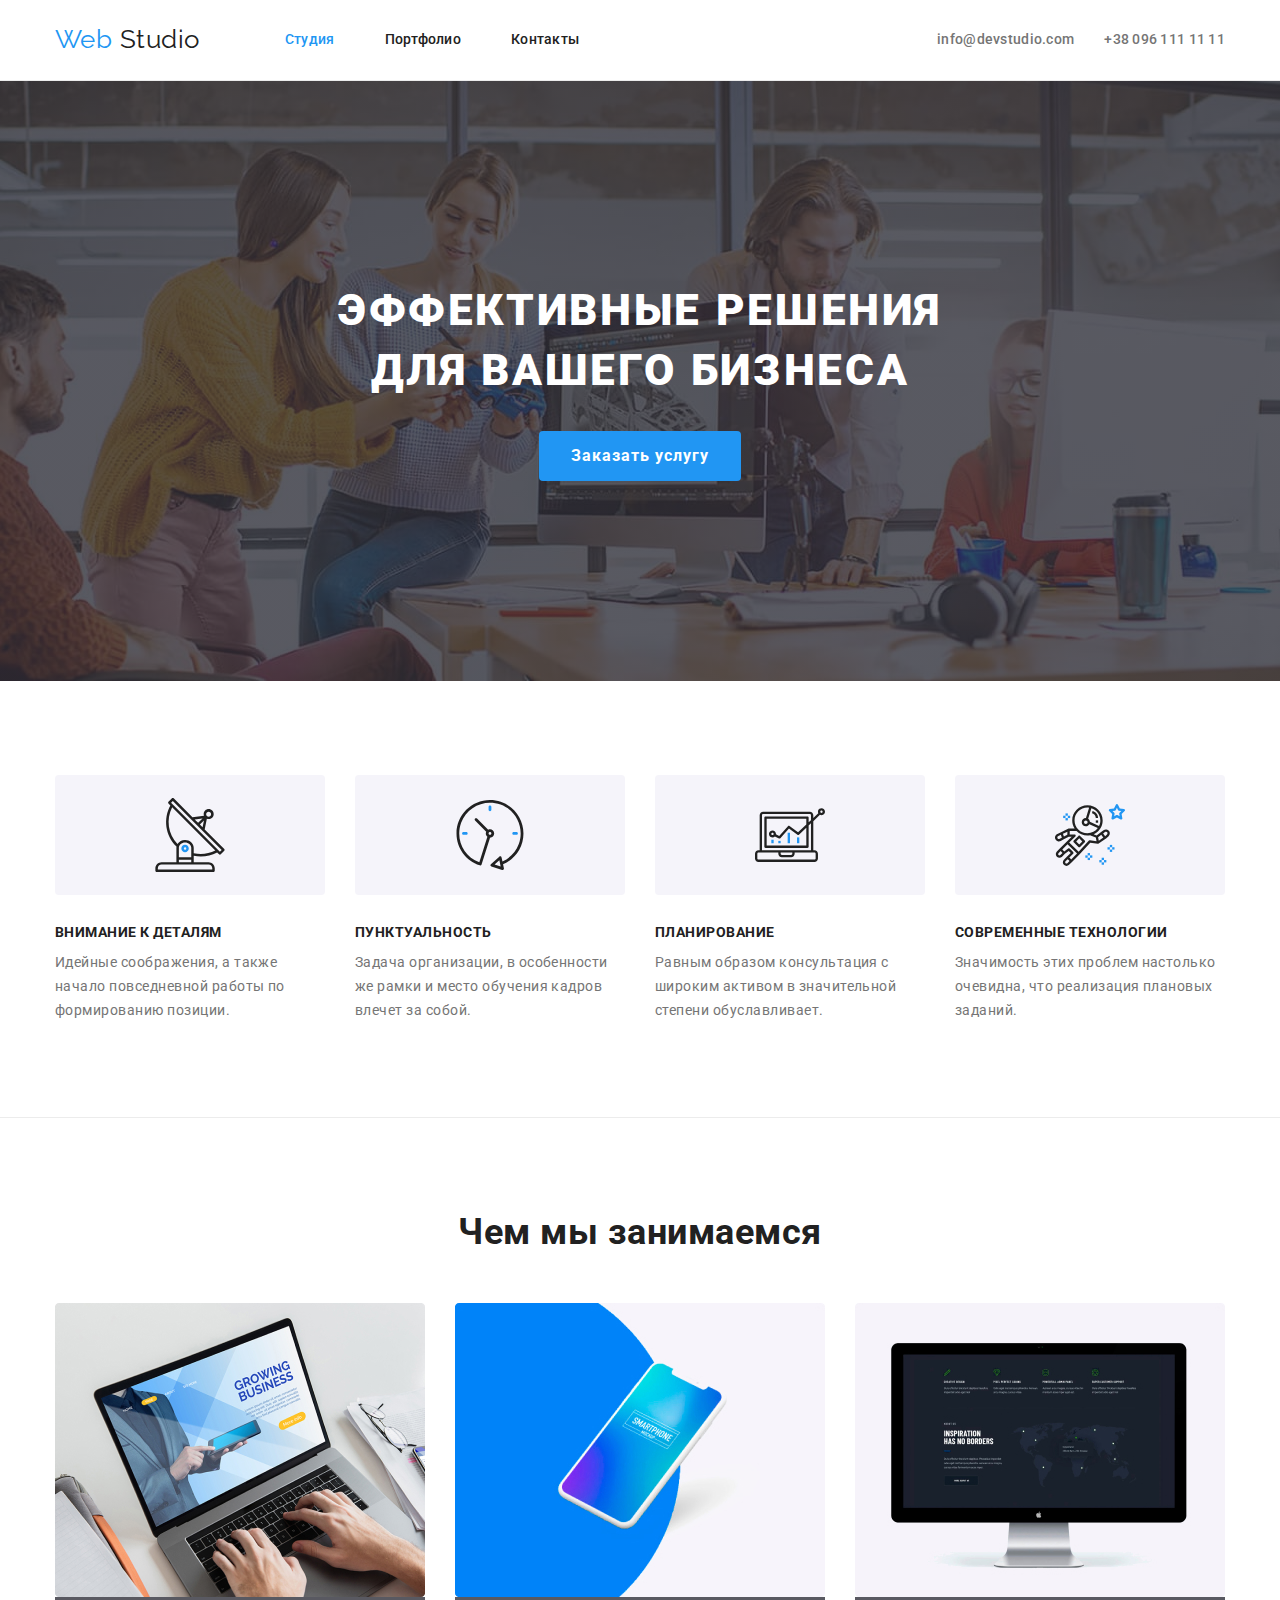
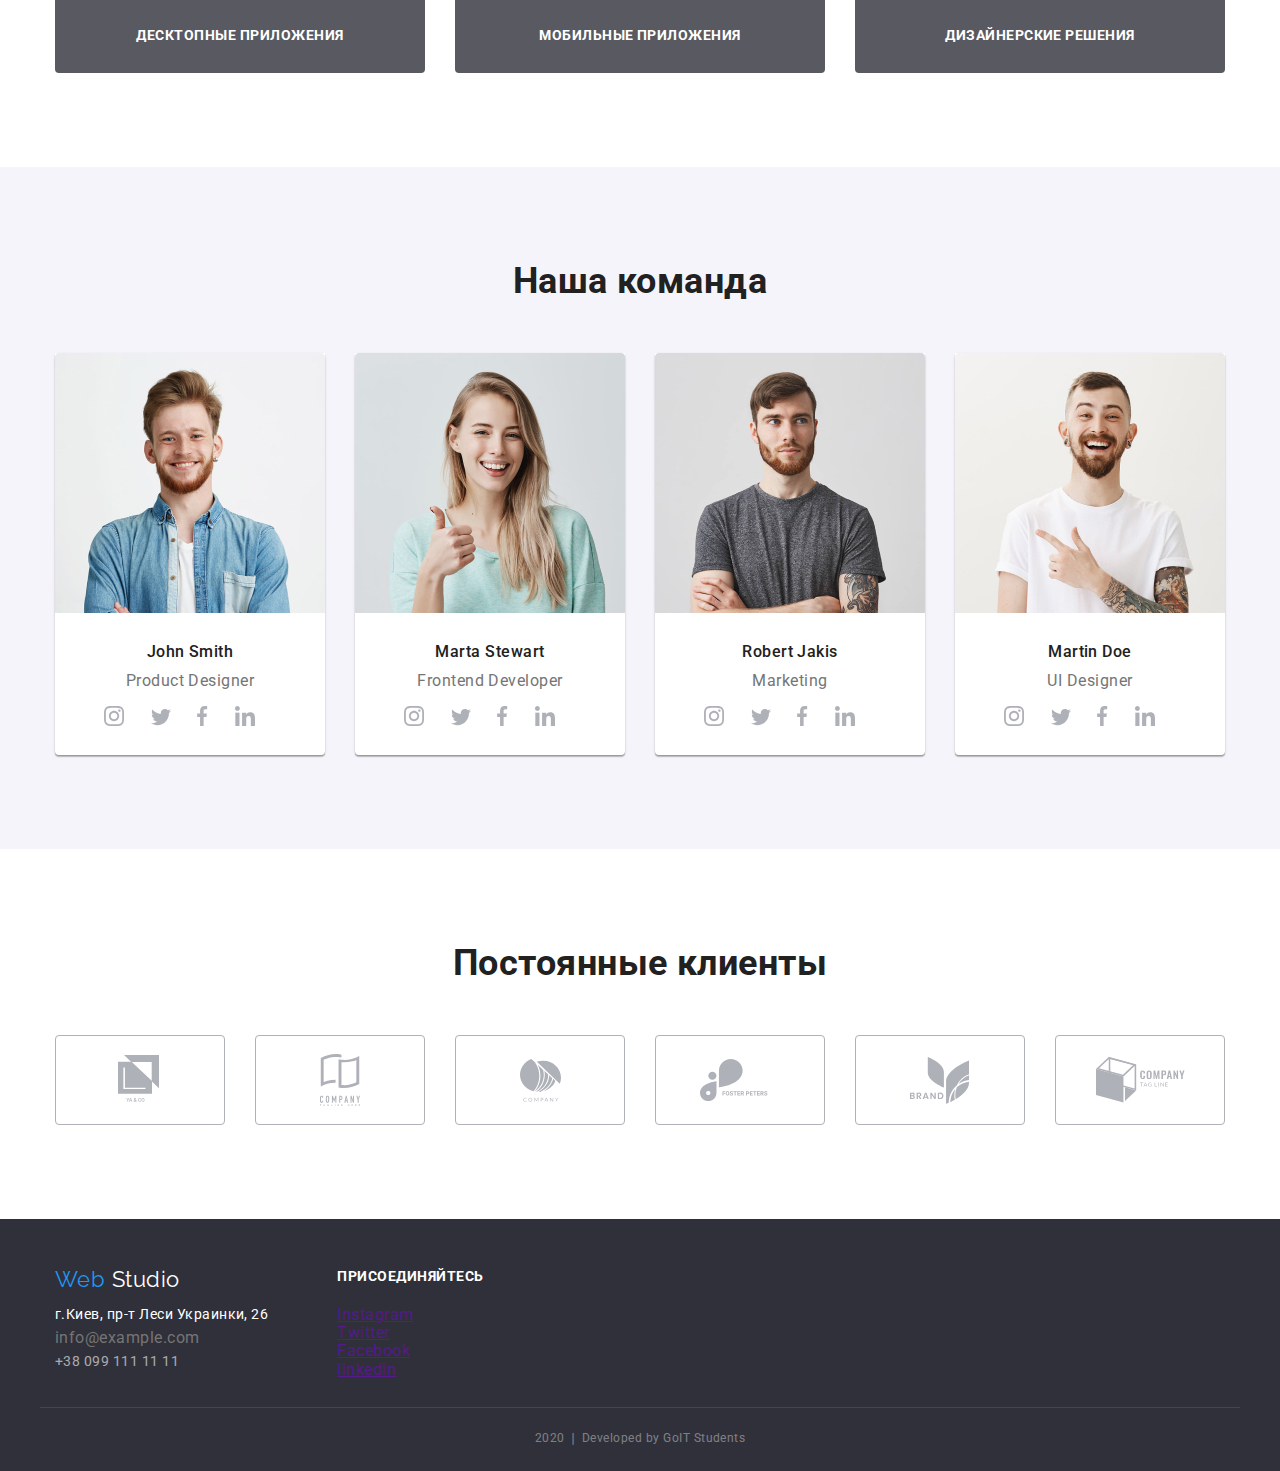
==== index.html @ 83a182b8 "Выполнил: Занятие №7 "Декоративные эффекты и элементы"" ====
<!DOCTYPE html>
<html lang="ru">
  <head>
    <meta charset="UTF-8" />
    <meta name="viewport" content="width=device-width, initial-scale=1.0" />
    <title>Document</title>
    <link
      href="https://fonts.googleapis.com/css2?family=Raleway:wght@700&family=Roboto:wght@400;500;700;900&display=swap"
      rel="stylesheet"
    />
    <link
      rel="stylesheet"
      href="https://cdnjs.cloudflare.com/ajax/libs/modern-normalize/0.6.0/modern-normalize.min.css"
    />
    <link rel="stylesheet" href="./css/styles.css" />
  </head>
  <body>
    <!-- Шапка сайта -->
    <header>
      <nav class="nav border">
        <div class="container main-nav">
          <a href="./index.html" class="logo"
            ><span class="accent">Web</span> Studio</a
          >
          <ul class="site-nav list">
            <li class="item">
              <a href="./index.html" class="link current">Студия</a>
            </li>
            <li class="item">
              <a href="./portfolio.html" class="link">Портфолио</a>
            </li>
            <li class="item"><a href="" class="link">Контакты</a></li>
          </ul>
          <ul class="auth-nav list">
            <li class="item"><a href="" class="link">info@devstudio.com</a></li>
            <li class="item"><a href="" class="link">+38 096 111 11 11</a></li>
          </ul>
        </div>
      </nav>
    </header>
    <main>
      <!-- Герой-->
      <section class="hero">
        <h1 class="hero-title">
          Эффективные решения <br />
          для вашего бизнеса
        </h1>
        <a href="" class="button">Заказать услугу</a>
      </section>
      <!-- Наши преимущества -->
      <section class="section">
        <div class="container">
          <h2 class="section-title visually-hidden">Наши преимущества</h2>
          <ul class="feature-list list">
            <li class="item">
              <h3 class="title">Внимание к деталям</h3>
              <p class="text">
                Идейные соображения, а также начало повседневной работы по
                формированию позиции.
              </p>
            </li>
            <li class="item">
              <h3 class="title">Пунктуальность</h3>
              <p class="text">
                Задача организации, в особенности же рамки и место обучения
                кадров влечет за собой.
              </p>
            </li>
            <li class="item">
              <h3 class="title">Планирование</h3>
              <p class="text">
                Равным образом консультация с широким активом в значительной
                степени обуславливает.
              </p>
            </li>
            <li class="item">
              <h3 class="title">Современные технологии</h3>
              <p class="text">
                Значимость этих проблем настолько очевидна, что реализация
                плановых заданий.
              </p>
            </li>
          </ul>
        </div>
      </section>
      <!-- Специлизация -->
      <section class="section border">
        <div class="container">
          <h2 class="section-title">Чем мы занимаемся</h2>
          <ul class="specialization-list list">
            <li class="item">
              <img
                src="./imeges/img_1.jpg"
                alt="Десктопные приложения"
                width="370"
              />
              <div class="content">
                <h3 class="title">
                  <a href="" class="link">Десктопные приложения</a>
                </h3>
              </div>
            </li>
            <li class="item">
              <img
                src="./imeges/box.jpg"
                alt="Мобильные приложения"
                width="370"
              />
              <div class="content">
                <h3 class="title">
                  <a href="" class="link">Мобильные приложения</a>
                </h3>
              </div>
            </li>
            <li class="item">
              <img
                src="./imeges/img.jpg"
                alt="Дизайнерские решения"
                width="370"
              />
              <div class="content">
                <h3 class="title">
                  <a href="" class="link">Дизайнерские решения</a>
                </h3>
              </div>
            </li>
          </ul>
        </div>
      </section>
      <!-- Наша команда -->
      <section class="section team">
        <div class="container">
          <h2 class="section-title">Наша команда</h2>
          <ul class="team-list list">
            <li class="item">
              <img
                class="team-list photo"
                src="./imeges/john_smith.jpg"
                alt="Дизайнер продуктов"
                width="270"
              />
              <h3 class="title">John Smith</h3>
              <p class="text">Product Designer</p>
              <ul class="team-icon list">
                <li class="icon">
                  <a href=""
                    ><img src="./imeges/instagram.svg" alt="Инстаграм"
                  /></a>
                </li>
                <li class="icon">
                  <a href=""
                    ><img src="./imeges/twitter.svg" alt="Твиттер"
                  /></a>
                </li>
                <li class="icon">
                  <a href=""
                    ><img src="./imeges/facebook.svg" alt="Фейсбук"
                  /></a>
                </li>
                <li class="icon">
                  <a href=""
                    ><img src="./imeges/linkedin.svg" alt="Линкедин"
                  /></a>
                </li>
              </ul>
            </li>
            <li class="item">
              <img
                class="team-list photo"
                src="./imeges/marta_stewart.jpg"
                alt="Фронтенд Разработчик"
                width="270"
              />
              <h3 class="title">Marta Stewart</h3>
              <p class="text">Frontend Developer</p>
              <ul class="team-icon list">
                <li class="icon">
                  <a href=""
                    ><img src="./imeges/instagram.svg" alt="Инстаграм"
                  /></a>
                </li>
                <li class="icon">
                  <a href=""
                    ><img src="./imeges/twitter.svg" alt="Твиттер"
                  /></a>
                </li>
                <li class="icon">
                  <a href=""
                    ><img src="./imeges/facebook.svg" alt="Фейсбук"
                  /></a>
                </li>
                <li class="icon">
                  <a href=""
                    ><img src="./imeges/linkedin.svg" alt="Линкедин"
                  /></a>
                </li>
              </ul>
            </li>
            <li class="item">
              <img
                class="team-list photo"
                src="./imeges/robert_jakis.jpg"
                alt="Маркетинг"
                width="270"
              />
              <h3 class="title">Robert Jakis</h3>
              <p class="text">Marketing</p>
              <ul class="team-icon list">
                <li class="icon">
                  <a href=""
                    ><img src="./imeges/instagram.svg" alt="Инстаграм"
                  /></a>
                </li>
                <li class="icon">
                  <a href=""
                    ><img src="./imeges/twitter.svg" alt="Твиттер"
                  /></a>
                </li>
                <li class="icon">
                  <a href=""
                    ><img src="./imeges/facebook.svg" alt="Фейсбук"
                  /></a>
                </li>
                <li class="icon">
                  <a href=""
                    ><img src="./imeges/linkedin.svg" alt="Линкедин"
                  /></a>
                </li>
              </ul>
            </li>
            <li class="item">
              <img
                class="team-list photo"
                src="./imeges/martin_doe.jpg"
                alt="Дизайнер"
                width="270"
              />
              <h3 class="title">Martin Doe</h3>
              <p class="text">UI Designer</p>
              <ul class="team-icon list">
                <li class="icon">
                  <a href=""
                    ><img src="./imeges/instagram.svg" alt="Инстаграм"
                  /></a>
                </li>
                <li class="icon">
                  <a href=""
                    ><img src="./imeges/twitter.svg" alt="Твиттер"
                  /></a>
                </li>
                <li class="icon">
                  <a href=""
                    ><img src="./imeges/facebook.svg" alt="Фейсбук"
                  /></a>
                </li>
                <li class="icon">
                  <a href=""
                    ><img src="./imeges/linkedin.svg" alt="Линкедин"
                  /></a>
                </li>
              </ul>
            </li>
          </ul>
        </div>
      </section>
      <!-- Постоянные клиенты -->
      <section class="section">
        <div class="container">
          <h2 class="section-title">Постоянные клиенты</h2>
          <ul class="customers-list list">
            <li class="item">
              <a href=""
                ><img src="./imeges/client_1.svg" alt="" width="170"
              /></a>
            </li>
            <li class="item">
              <a href=""
                ><img src="./imeges/client_2.svg" alt="" width="170"
              /></a>
            </li>
            <li class="item">
              <a href=""
                ><img src="./imeges/client_3.svg" alt="" width="170"
              /></a>
            </li>
            <li class="item">
              <a href=""
                ><img src="./imeges/client_4.svg" alt="" width="170"
              /></a>
            </li>
            <li class="item">
              <a href=""
                ><img src="./imeges/client_5.svg" alt="" width="170"
              /></a>
            </li>
            <li class="item">
              <a href=""
                ><img src="./imeges/client_6.svg" alt="" width="170"
              /></a>
            </li>
          </ul>
        </div>
      </section>
    </main>
    <!-- Футер -->
    <footer>
      <div class="page-footer">
        <div>
          <ul class="adress-list list">
            <li>
              <a href="./index.html" class="logo">
                <span class="accent">Web</span> Studio</a
              >
            </li>
            <li class="title">г.Киев, пр-т Леси Украинки, 26</li>
            <li>
              <a href="mailto:info@example.com" class="link"></a>
                info@example.com</a
              >
            </li>
            <li>
              <a href="tel:+380991111111" class="link"> +38 099 111 11 11</a>
            </li>
          </ul>
        </div>
        <div>
          <b class="footer-text">Присоединяйтесь</b>
          <ul class="list">
            <li><a href="" aria-label="Ссылка на instagram">Instagram</a></li>
            <li><a href="" aria-label="Ссылка на Twitter">Twitter</a></li>
            <li><a href="" aria-label="Ссылка на Facebook">Facebook</a></li>
            <li><a href="" aria-label="Ссылка на linkedin">linkedin</a></li>
          </ul>
        </div>
      </div>
      <p class="footer-date container">
        2020 &#10072; Developed by GoIT Students
      </p>
    </footer>
  </body>
</html>
---- css/styles.css ----
/* Цвет основного текста #757575 */
/* Вторичный цвет #212121 */
/* Белый #FFFFFF */
/* Акцент #2196F3 */
/* Цвет футер rgba(255, 255, 255, 0.6) */
/* Цвет футер 2020 rgba(255, 255, 255, 0.4) */
/* Вторичный цвет фона #F5F4FA */

:root {
  --primary-text-color: #757575;
  --title-text-color: #212121;
  --white-color: #ffffff;
  --accent-color: #2196f3;
}

html {
  box-sizing: border-box;
}
*,
*::before,
*::after {
  box-sizing: inherit;
}

body {
  background-color: var(--white-color);
  color: var(--primary-text-color);
  font-family: Roboto, sans-serif;
  letter-spacing: 0.03em;
}

img {
  display: block;
  max-width: 100%;
  height: auto;
}

.container {
  width: 1200px;
  padding-left: 15px;
  padding-right: 15px;
  margin-left: auto;
  margin-right: auto;
}

.list {
  padding: 0;
  margin: 0;
  list-style: none;
}

/* Logo */
.logo {
  color: var(--title-text-color);

  font-family: Raleway, sans-serif;
  font-size: 26px;
  line-height: 1.2;
  text-decoration: none;
}
.accent {
  color: var(--accent-color);
}
/* Main nav */
.main-nav {
  display: flex;
  align-items: center;
}

/* Site-nav */
.site-nav {
  display: flex;
  margin-left: 85px;
}
.site-nav .item + .item {
  margin-left: 50px;
}

.site-nav .link {
  display: block;
  padding-top: 32px;
  padding-bottom: 32px;

  color: var(--title-text-color);

  letter-spacing: 0.02em;
  font-weight: 500;
  font-size: 14px;
  line-height: 1.14;
  text-decoration: none;
}
.site-nav .link:hover,
.site-nav .link:focus {
  color: var(--accent-color);
}
.site-nav .link.current {
  color: var(--accent-color);
}

/* Auth-nav */
.auth-nav {
  display: flex;
  margin-left: auto;
}
.auth-nav .item + .item {
  margin-left: 30px;
}
.auth-nav .link {
  display: block;
  padding-top: 32px;
  padding-bottom: 32px;

  color: var(--primary-text-color);

  letter-spacing: 0.02em;
  font-weight: 500;
  font-size: 14px;
  line-height: 1.14;
  text-decoration: none;
}
.auth-nav .link:hover,
.auth-nav .link:focus {
  color: var(--accent-color);
}
.nav.border {
  border-bottom: 1px solid #ececec;
}

/* Hero */
.hero {
  max-width: 1600px;
  height: 600px;
  margin-left: auto;
  margin-right: auto;
  background-color: rgba(47, 48, 58, 0.8);
  background-image: linear-gradient(
      to right,
      rgba(47, 48, 58, 0.8),
      rgba(47, 48, 58, 0.8)
    ),
    url(../imeges/hero.jpg);
  background-repeat: no-repeat;
  background-position: center;
  background-size: cover;

  text-align: center;

  padding-top: 200px;
  padding-bottom: 200px;
}

.hero-title {
  margin-top: 0;
  margin-bottom: 30px;

  color: var(--white-color);

  font-weight: 900;
  font-size: 44px;
  line-height: 1.36;
  letter-spacing: 0.06em;
  text-transform: uppercase;
}
.button {
  display: inline-block;
  border-radius: 4px;
  padding: 10px 32px;

  background-color: var(--accent-color);
  color: var(--white-color);

  font-family: inherit;
  font-weight: 700;
  font-size: 16px;
  line-height: 1.87;
  align-items: center;
  text-align: center;
  letter-spacing: 0.06em;
  text-decoration: none;
}

/* Section */
.section {
  padding-top: 94px;
  padding-bottom: 94px;
}
.section-title {
  margin-top: 0;
  margin-bottom: 50px;
  color: var(--title-text-color);

  font-weight: 700;
  font-size: 36px;
  line-height: 1.16;
  text-align: center;
}

/* Feature */
.visually-hidden {
  position: absolute;
  width: 1px;
  height: 1px;
  margin: -1px;
  border: 0;
  padding: 0;
  clip: rect(0 0 0 0);
  overflow: hidden;
}
.feature-list .item::before {
  content: "";
  display: block;
  height: 120px;
  background-size: contain;
  background-repeat: no-repeat;
  background-position: center;
  background-color: #f5f4fa;
  margin-bottom: 30px;
  border-radius: 4px;
}
.feature-list .item:nth-child(1)::before {
  background-image: url(../imeges/antenna.svg);
  background-size: 70px;
}
.feature-list .item:nth-child(2)::before {
  background-image: url(../imeges/clock.svg);
  background-size: 70px;
}
.feature-list .item:nth-child(3)::before {
  background-image: url(../imeges/computer.svg);
  background-size: 70px;
}
.feature-list .item:nth-child(4)::before {
  background-image: url(../imeges/technologies.svg);
  background-size: 70px;
}
.feature-list .title {
  margin: 0;
  margin-bottom: 10px;
  color: var(--title-text-color);

  font-weight: 700;
  font-size: 14px;
  line-height: 1.14;
  text-transform: uppercase;
}
.feature-list .text {
  margin: 0;

  font-weight: 400;
  font-size: 14px;
  line-height: 1.71;
}
.feature-list {
  display: flex;
  flex-wrap: nowrap;
}
.feature-list .item {
  width: 270px;
  margin-right: 30px;
  margin-bottom: 0;
}
.feature-list .item:nth-child(4n) {
  margin-right: 0;
}
/* Specialization */
.section.border {
  border-top: 1px solid #ececec;
}
.specialization-list .link {
  color: var(--white-color);

  font-weight: 700;
  font-size: 14px;
  line-height: 1.14;
  text-align: center;
  text-transform: uppercase;
  text-decoration: none;
}
.specialization-list .link:hover,
.specialization-list .link:focus {
  color: var(--accent-color);
}
.specialization-list .title {
  margin: 0;
  padding: 27px;
  text-align: center;

  color: var(--title-text-color);

  background: rgba(47, 48, 58, 0.8);
  border-radius: 0px 0px 4px 4px;
}
.specialization-list {
  display: flex;
  flex-wrap: nowrap;
}
.specialization-list .item {
  width: 370px;
  margin-right: 30px;
  margin-bottom: 0;
}
.specialization-list .item:nth-child(3n) {
  margin-right: 0;
}
/* Team */
.section.team {
  background-color: #f5f4fa;
}
.team-list .photo {
  margin-bottom: 30px;
}
.team-list .title {
  margin-top: 0;
  margin-bottom: 10px;
  color: var(--title-text-color);

  font-weight: 500;
  font-size: 16px;
  line-height: 1.18;
  text-align: center;
}
.team-list .text {
  margin-top: 0;
  margin-bottom: 16px;

  font-weight: 400;
  font-size: 16px;
  line-height: 1.18;
  text-align: center;
}
.team-list {
  display: flex;
  flex-wrap: nowrap;
  text-align: center;
}

.team-list .item {
  width: 270px;
  margin-right: 30px;
  margin-bottom: 0;

  background: #ffffff;
  box-shadow: 0px 2px 1px rgba(0, 0, 0, 0.2), 0px 1px 1px rgba(0, 0, 0, 0.14),
    0px 1px 3px rgba(0, 0, 0, 0.12);
  border-radius: 4px;
}
.team-list .item:nth-child(4n) {
  margin-right: 0;
}
.team-icon {
  margin-left: 32px;
  margin-right: 31px;
}
.team-list .icon {
  display: inline-block;
  margin-right: 22px;
  margin-bottom: 24px;
}
/* customers */
.customers-list {
  display: flex;
  flex-wrap: nowrap;
}
.customers-list .item {
  width: 170px;
  margin-right: 30px;
  margin-bottom: 0;
}
.customers-list .item:nth-child(6n) {
  margin-right: 0;
}

/* footer-adress */
footer {
  background-color: #2f303a;
}
.adress-list {
  margin-right: 69px;
}
.adress-list .logo {
  color: #ffffff;

  font-family: Raleway, sans-serif;
  font-size: 22px;
  line-height: 1.18;

  display: inline-block;
  margin-bottom: 10px;
}
.adress-list .title {
  color: var(--white-color);

  font-weight: 400;
  font-size: 14px;
  line-height: 1.71;
}
.adress-list .link {
  color: rgba(255, 255, 255, 0.6);

  font-weight: 400;
  font-size: 14px;
  line-height: 1.71;
  text-decoration: none;
}
.adress-list .link:hover,
.adress-list .link:focus {
  color: var(--accent-color);
}
/* footer-text */
.footer-text {
  color: var(--white-color);

  font-weight: 700;
  font-size: 14px;
  line-height: 1.14;
  text-transform: uppercase;

  display: inline-block;
  margin-bottom: 21px;
}
/* footer-date */
.footer-date {
  padding-top: 18px;
  padding-bottom: 21px;
  margin: 0 auto;

  color: rgba(255, 255, 255, 0.4);

  font-weight: 400;
  font-size: 12px;
  line-height: 2;
  text-align: center;

  border-top: 1px solid rgba(255, 255, 255, 0.1);
}
.page-footer {
  display: flex;
  flex-wrap: nowrap;
  padding-top: 48px;
  padding-bottom: 28px;
  padding-left: 15px;
  padding-right: 15px;
  width: 1200px;
  margin: 0 auto;
}
/* Портфолио */

/* Фильтр */
.filter-list .link {
  display: inline-block;
  border-radius: 4px;
  padding: 6px 22px;
  min-width: 73px;

  background-color: #f5f4fa;
  color: var(--title-text-color);
  border-color: transparent;

  font-family: inherit;
  font-weight: 500;
  font-size: 16px;
  line-height: 1.63;
  text-align: center;
}
.filter-list .link:hover,
.filter-list .link:focus {
  background-color: var(--accent-color);
  color: var(--white-color);
}
.filter-list {
  display: flex;
  flex-wrap: nowrap;
  justify-content: center;
  margin-bottom: 50px;
}
.filter-list .item {
  align-items: center;
  margin-right: 8px;
}
/* Портфолио */
.portfolio-list {
  display: flex;
  flex-wrap: wrap;
}
.portfolio-list .photo {
}
.portfolio-list .title {
  color: var(--title-text-color);

  font-weight: 700;
  font-size: 18px;
  line-height: 2;
  letter-spacing: 0.06em;

  margin: 0;
  margin-bottom: 4px;
}
.portfolio-list .subtitle {
  margin: 0;

  color: var(--primary-text-color);

  font-weight: 400;
  font-size: 16px;
  line-height: 1.87;
}
.portfolio-list .link {
  text-decoration: none;
}
.portfolio-list .text {
  color: var(--accent-color);

  font-weight: 400;
  font-size: 18px;
  line-height: 1.56;
  display: none;
}
.portfolio-list .item {
  width: 370px;
  margin-right: 30px;
  margin-bottom: 30px;
}
.portfolio-list .content {
  margin: 0;

  padding-left: 24px;
  padding-right: 24px;
  padding-top: 20px;
  padding-bottom: 20px;

  background: #ffffff;

  border: 1px solid #eeeeee;
  border-top-width: 0;
  box-sizing: border-box;
  border-bottom-right-radius: 5px;
  border-bottom-left-radius: 5px;
}
.portfolio-list .item:nth-child(3n) {
  margin-right: 0;
}
.portfolio-list .item:nth-last-child(-n + 3) {
  margin-bottom: 0;
}
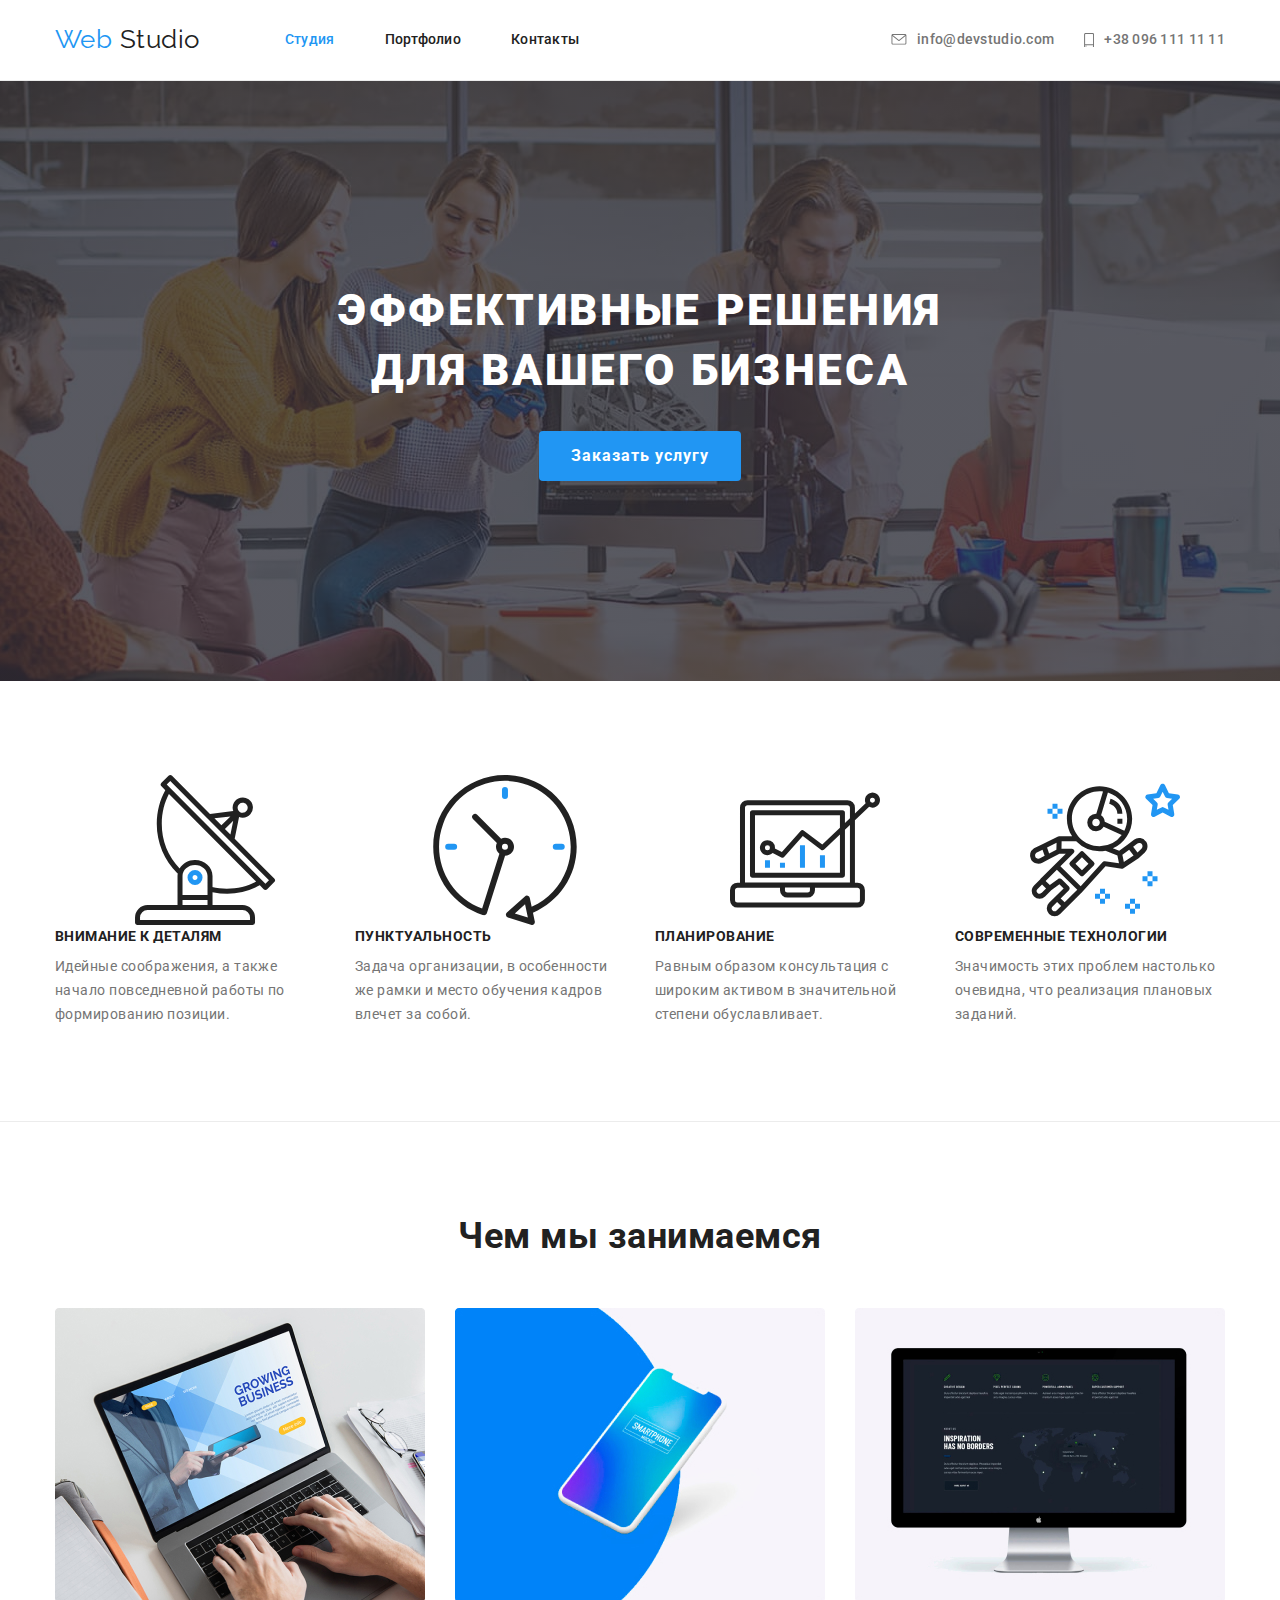
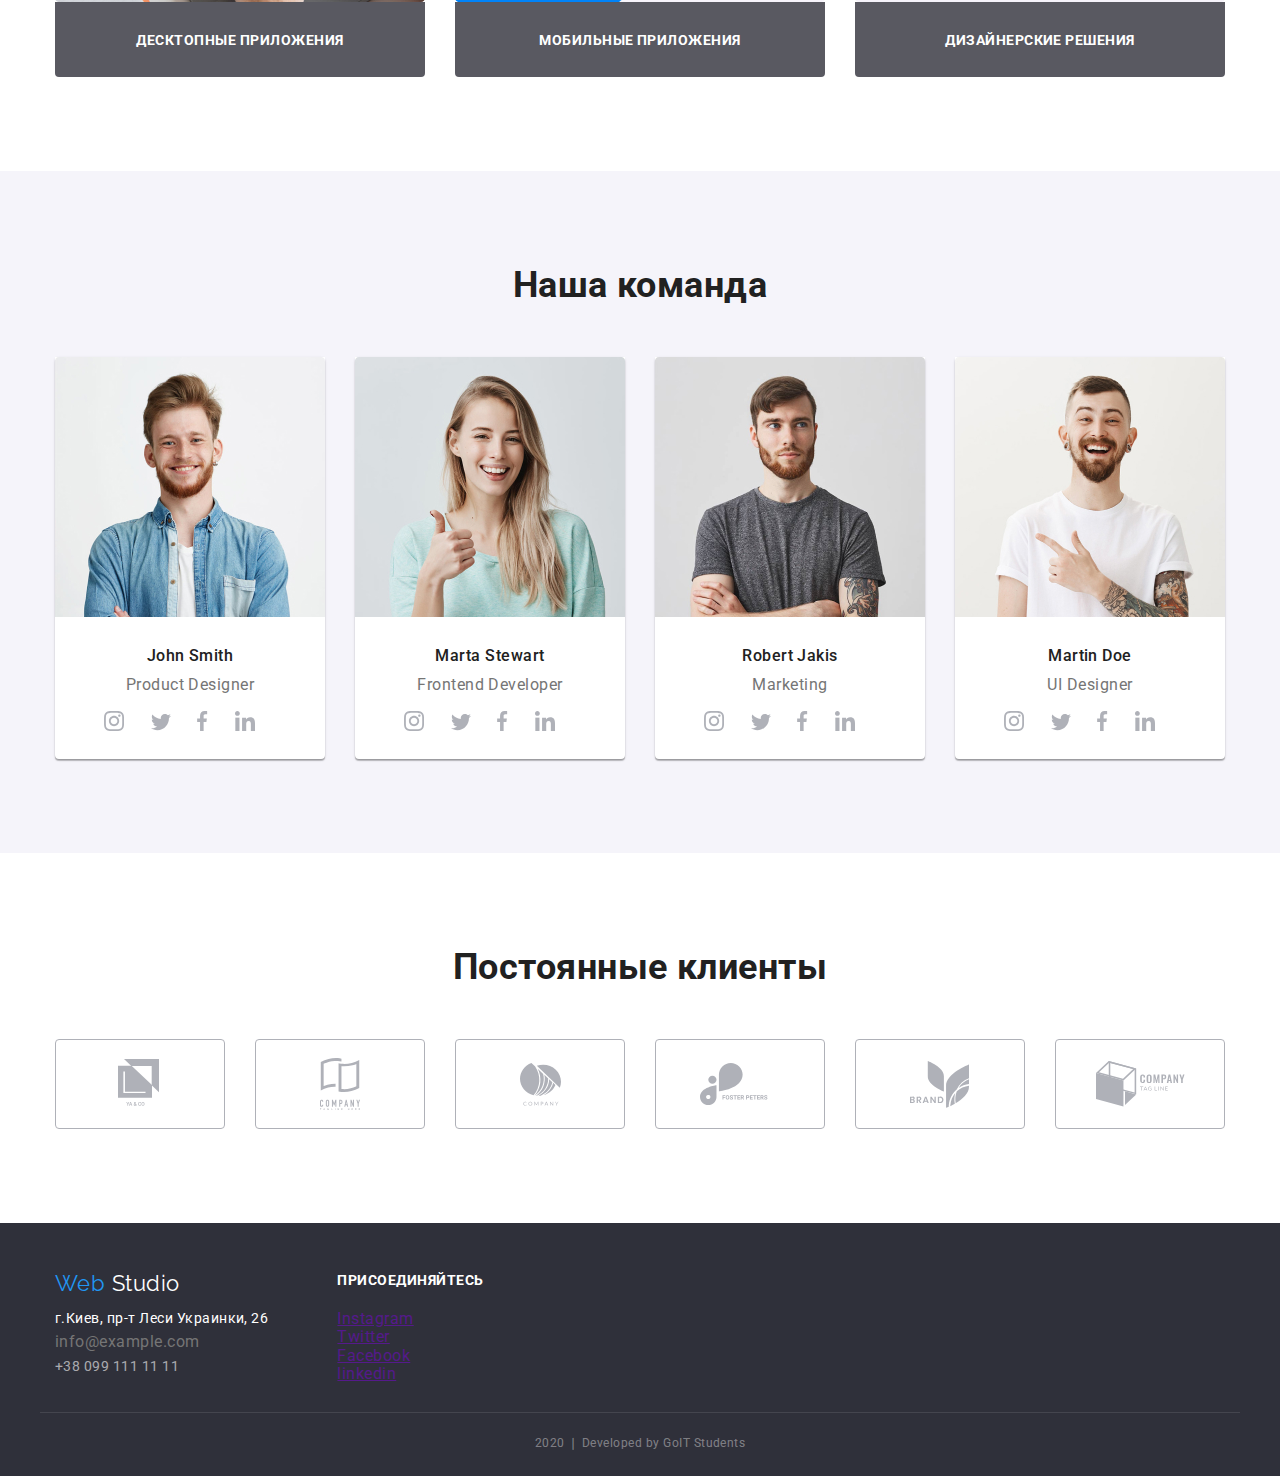
==== commit 8154cd36: "Сделал srite.svg" ====
--- a/index.html
+++ b/index.html
@@ -32,8 +32,14 @@
             <li class="item"><a href="" class="link">Контакты</a></li>
           </ul>
           <ul class="auth-nav list">
-            <li class="item"><a href="" class="link">info@devstudio.com</a></li>
-            <li class="item"><a href="" class="link">+38 096 111 11 11</a></li>
+            <li class="item">
+              
+              <a href="" class="link"><svg class="icon-envelope" width="16px" height="11.2px">
+                <use href="./imeges/sprite.svg#envelope"></use>
+              </svg>info@devstudio.com</a></li>
+            <li class="item"><a href="" class="link"><svg class="icon-envelope" width="10px" height="14.94px">
+              <use href="./imeges/sprite.svg#smartphone"></use>
+            </svg>+38 096 111 11 11</a></li>
           </ul>
         </div>
       </nav>
@@ -53,6 +59,9 @@
           <h2 class="section-title visually-hidden">Наши преимущества</h2>
           <ul class="feature-list list">
             <li class="item">
+            <svg>
+              <use href="./imeges/sprite.svg#antenna"></use>
+            </svg>
               <h3 class="title">Внимание к деталям</h3>
               <p class="text">
                 Идейные соображения, а также начало повседневной работы по
@@ -60,6 +69,9 @@
               </p>
             </li>
             <li class="item">
+              <svg>
+                <use href="./imeges/sprite.svg#clock"></use>
+              </svg>
               <h3 class="title">Пунктуальность</h3>
               <p class="text">
                 Задача организации, в особенности же рамки и место обучения
@@ -67,6 +79,9 @@
               </p>
             </li>
             <li class="item">
+              <svg>
+                <use href="./imeges/sprite.svg#diagram"></use>
+              </svg>
               <h3 class="title">Планирование</h3>
               <p class="text">
                 Равным образом консультация с широким активом в значительной
@@ -74,6 +89,9 @@
               </p>
             </li>
             <li class="item">
+              <svg>
+                <use href="./imeges/sprite.svg#astronaut"></use>
+              </svg>
               <h3 class="title">Современные технологии</h3>
               <p class="text">
                 Значимость этих проблем настолько очевидна, что реализация
--- a/css/styles.css
+++ b/css/styles.css
@@ -98,6 +98,10 @@
 }
 
 /* Auth-nav */
+.icon-envelope {
+  margin-right: 10px;
+}
+
 .auth-nav {
   display: flex;
   margin-left: auto;
@@ -106,7 +110,8 @@
   margin-left: 30px;
 }
 .auth-nav .link {
-  display: block;
+  display: inline-flex;
+  align-items: center;
   padding-top: 32px;
   padding-bottom: 32px;
 
@@ -206,7 +211,7 @@
   clip: rect(0 0 0 0);
   overflow: hidden;
 }
-.feature-list .item::before {
+/* .feature-list .item::before {
   content: "";
   display: block;
   height: 120px;
@@ -232,7 +237,7 @@
 .feature-list .item:nth-child(4)::before {
   background-image: url(../imeges/technologies.svg);
   background-size: 70px;
-}
+} */
 .feature-list .title {
   margin: 0;
   margin-bottom: 10px;
@@ -259,9 +264,9 @@
   margin-right: 30px;
   margin-bottom: 0;
 }
-.feature-list .item:nth-child(4n) {
+/* .feature-list .item:nth-child(4n) {
   margin-right: 0;
-}
+} */
 /* Specialization */
 .section.border {
   border-top: 1px solid #ececec;
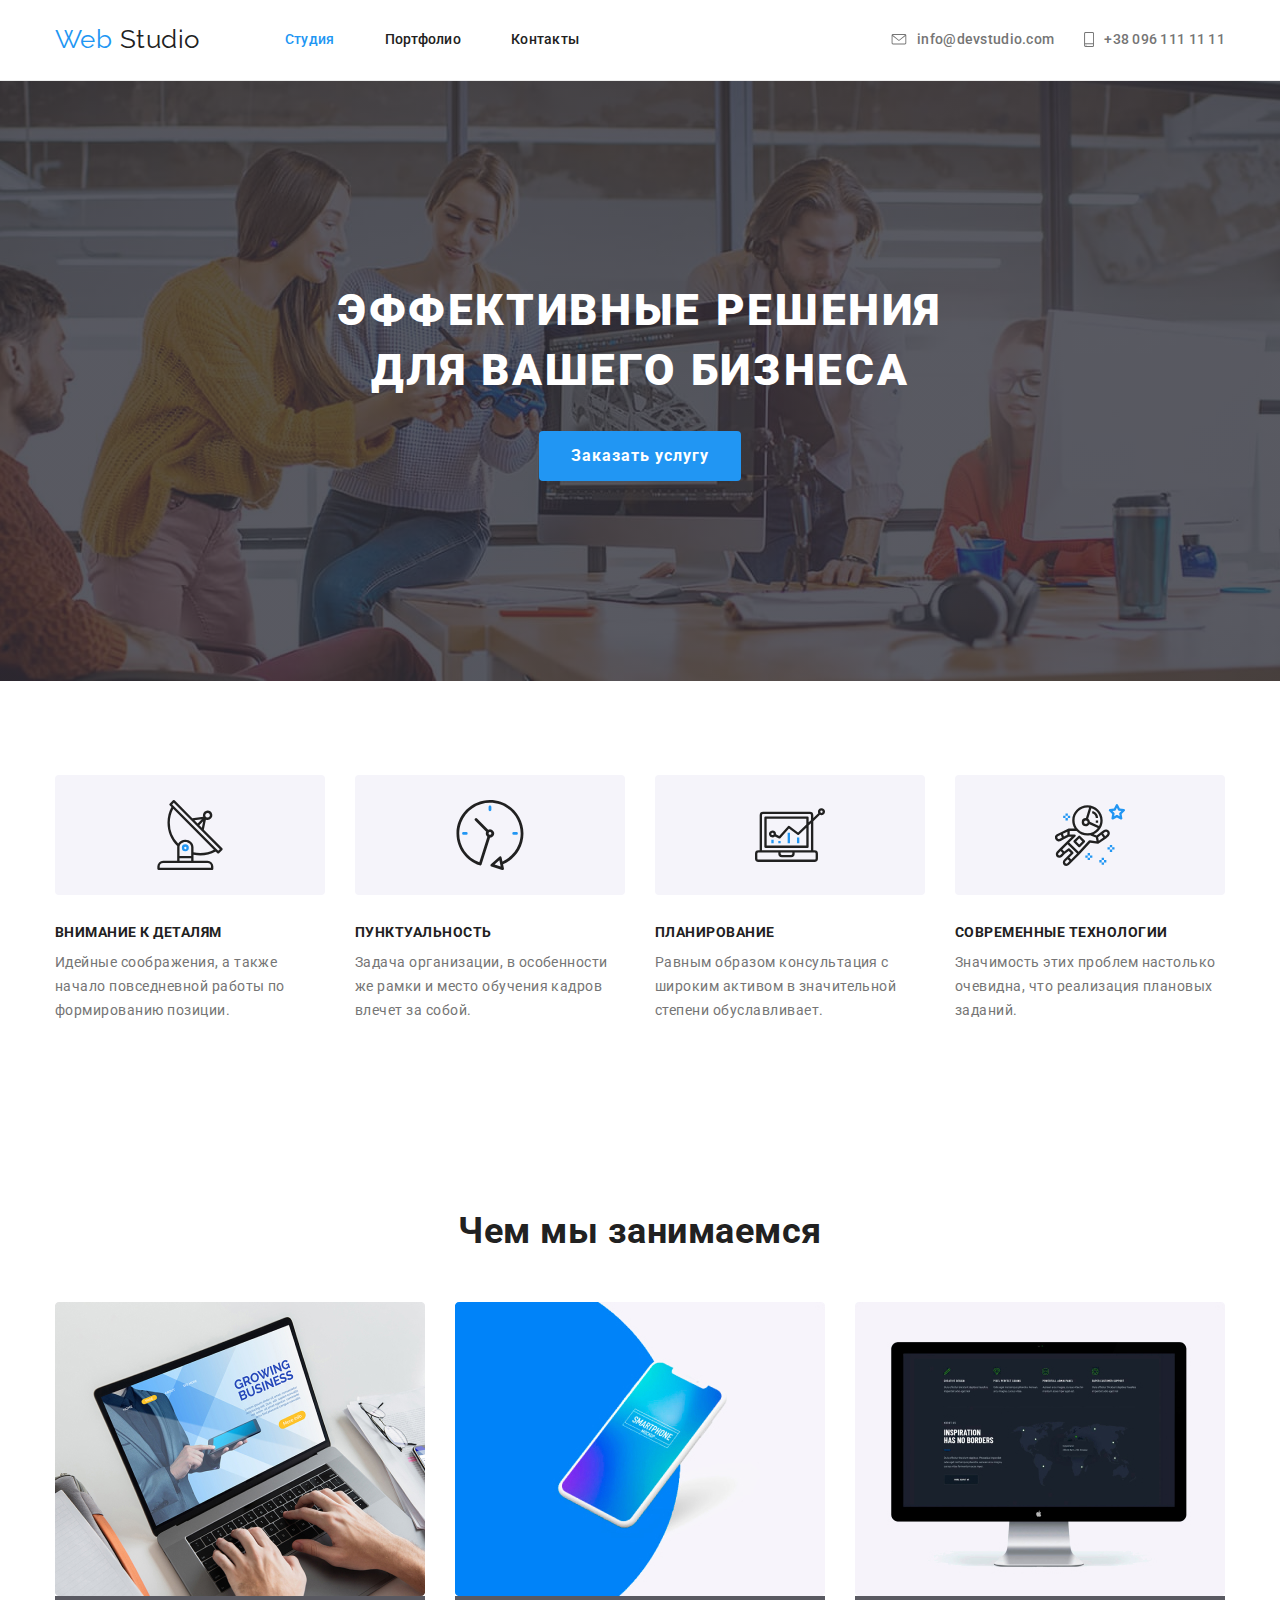
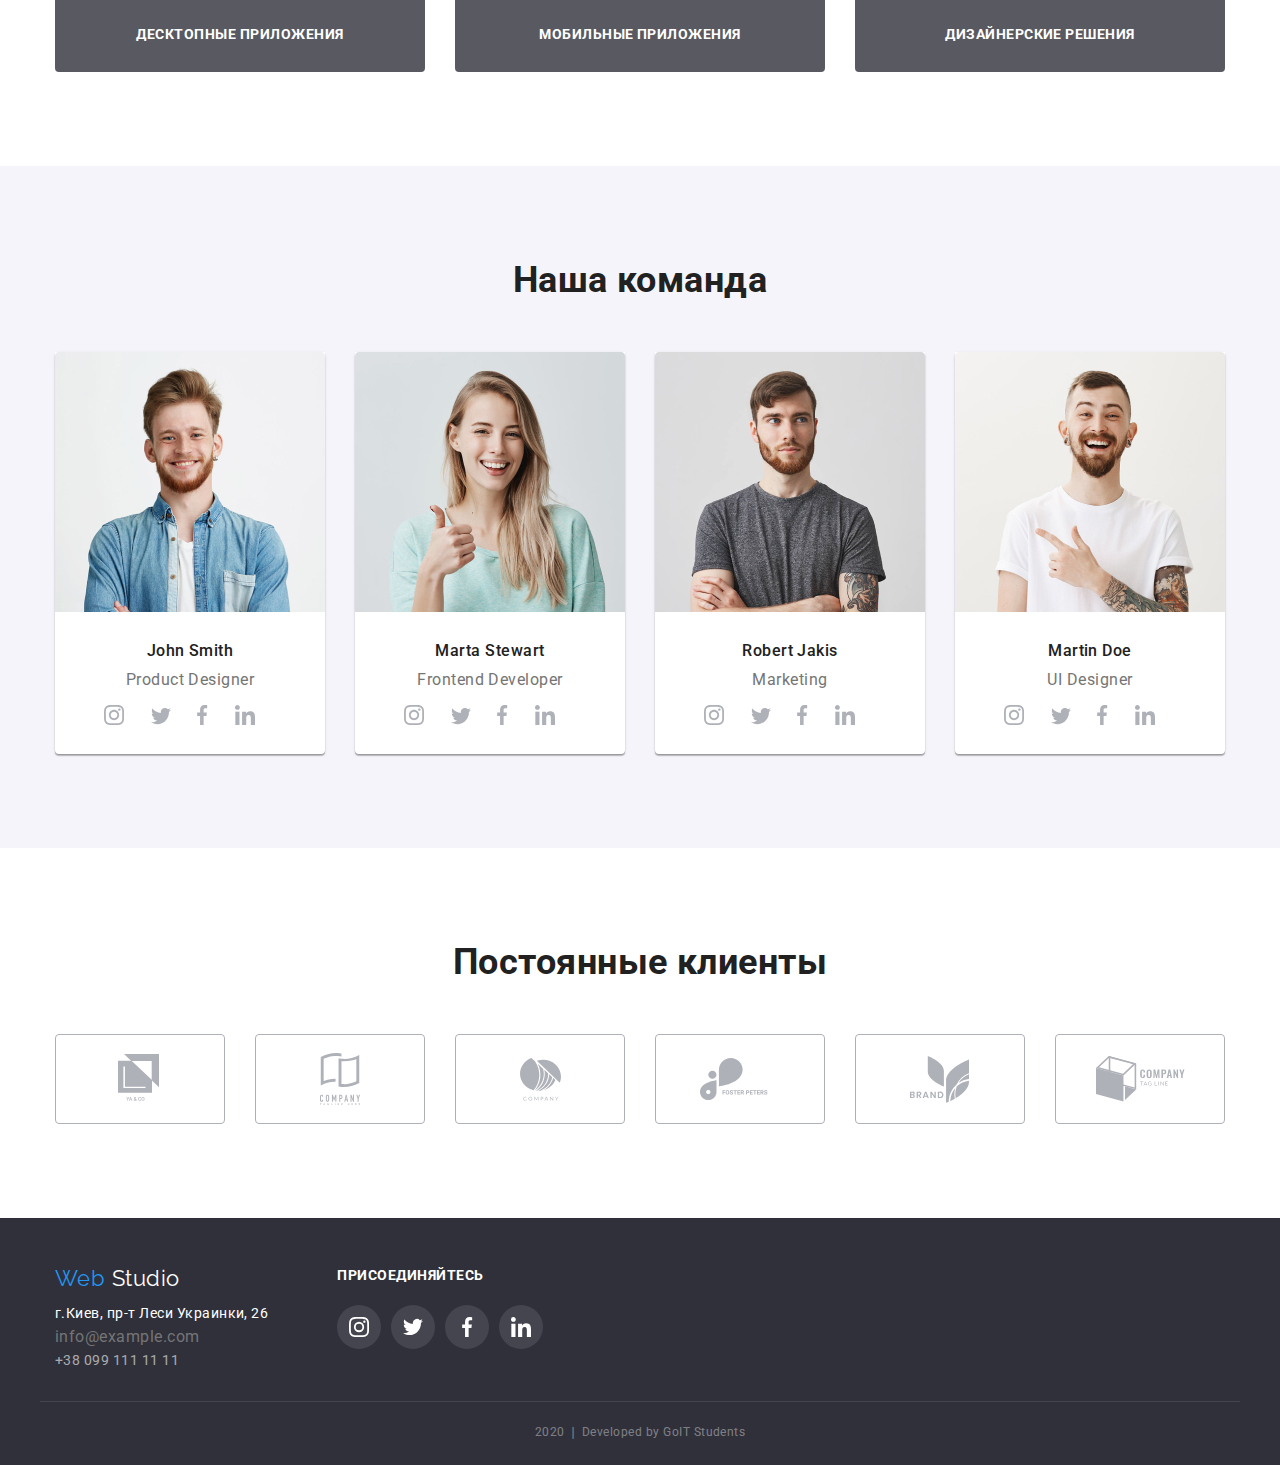
==== commit 7bf49016: "Домашнее задание №4 (85%)" ====
--- a/index.html
+++ b/index.html
@@ -33,11 +33,11 @@
           </ul>
           <ul class="auth-nav list">
             <li class="item">
-              
-              <a href="" class="link"><svg class="icon-envelope" width="16px" height="11.2px">
+              <a href="" class="link">
+                <svg class="icon-header" width="16px" height="11px">
                 <use href="./imeges/sprite.svg#envelope"></use>
               </svg>info@devstudio.com</a></li>
-            <li class="item"><a href="" class="link"><svg class="icon-envelope" width="10px" height="14.94px">
+            <li class="item"><a href="" class="link"><svg class="icon-header" width="10px" height="15px">
               <use href="./imeges/sprite.svg#smartphone"></use>
             </svg>+38 096 111 11 11</a></li>
           </ul>
@@ -59,9 +59,10 @@
           <h2 class="section-title visually-hidden">Наши преимущества</h2>
           <ul class="feature-list list">
             <li class="item">
-            <svg>
+              <div class="feature-box">
+            <svg class="icon">
               <use href="./imeges/sprite.svg#antenna"></use>
-            </svg>
+            </svg></div>
               <h3 class="title">Внимание к деталям</h3>
               <p class="text">
                 Идейные соображения, а также начало повседневной работы по
@@ -69,9 +70,11 @@
               </p>
             </li>
             <li class="item">
-              <svg>
+              <div class="feature-box">
+              <svg class="icon">
                 <use href="./imeges/sprite.svg#clock"></use>
               </svg>
+              </div>
               <h3 class="title">Пунктуальность</h3>
               <p class="text">
                 Задача организации, в особенности же рамки и место обучения
@@ -79,9 +82,11 @@
               </p>
             </li>
             <li class="item">
-              <svg>
+              <div class="feature-box">
+              <svg class="icon">
                 <use href="./imeges/sprite.svg#diagram"></use>
               </svg>
+              </div>
               <h3 class="title">Планирование</h3>
               <p class="text">
                 Равным образом консультация с широким активом в значительной
@@ -89,9 +94,11 @@
               </p>
             </li>
             <li class="item">
-              <svg>
+              <div class="feature-box">
+              <svg class="icon">
                 <use href="./imeges/sprite.svg#astronaut"></use>
               </svg>
+              </div>
               <h3 class="title">Современные технологии</h3>
               <p class="text">
                 Значимость этих проблем настолько очевидна, что реализация
@@ -341,13 +348,29 @@
             </li>
           </ul>
         </div>
-        <div>
+        <div class="footer-link">
           <b class="footer-text">Присоединяйтесь</b>
           <ul class="list">
-            <li><a href="" aria-label="Ссылка на instagram">Instagram</a></li>
-            <li><a href="" aria-label="Ссылка на Twitter">Twitter</a></li>
-            <li><a href="" aria-label="Ссылка на Facebook">Facebook</a></li>
-            <li><a href="" aria-label="Ссылка на linkedin">linkedin</a></li>
+            <li>
+              <a href="" aria-label="Ссылка на instagram" class="icon-footer"><svg width="20" height="20px">
+                  <use href="./imeges/sprite.svg#instagram"></use>
+                </svg></a>
+            </li>
+            <li>
+              <a href="" aria-label="Ссылка на Twitter" class="icon-footer"><svg width="20" height="20px">
+                  <use href="./imeges/sprite.svg#twitter"></use>
+                </svg></a>
+            </li>
+            <li>
+              <a href="" aria-label="Ссылка на Facebook" class="icon-footer"><svg width="20" height="20px">
+                  <use href="./imeges/sprite.svg#facebook"></use>
+                </svg></a>
+            </li>
+            <li>
+              <a href="" aria-label="Ссылка на linkedin" class="icon-footer"><svg width="20" height="20px">
+                  <use href="./imeges/sprite.svg#linkedin"></use>
+                </svg></a>
+            </li>
           </ul>
         </div>
       </div>
--- a/css/styles.css
+++ b/css/styles.css
@@ -98,8 +98,9 @@
 }
 
 /* Auth-nav */
-.icon-envelope {
+.icon-header {
   margin-right: 10px;
+  fill: currentColor;
 }
 
 .auth-nav {
@@ -211,33 +212,20 @@
   clip: rect(0 0 0 0);
   overflow: hidden;
 }
-/* .feature-list .item::before {
-  content: "";
-  display: block;
+.feature-box {
+  display: flex;
+  justify-content: center;
+  align-items: center;
+  width: 270px;
   height: 120px;
-  background-size: contain;
-  background-repeat: no-repeat;
-  background-position: center;
+  border-radius: 4px;
   background-color: #f5f4fa;
   margin-bottom: 30px;
-  border-radius: 4px;
-}
-.feature-list .item:nth-child(1)::before {
-  background-image: url(../imeges/antenna.svg);
-  background-size: 70px;
-}
-.feature-list .item:nth-child(2)::before {
-  background-image: url(../imeges/clock.svg);
-  background-size: 70px;
-}
-.feature-list .item:nth-child(3)::before {
-  background-image: url(../imeges/computer.svg);
-  background-size: 70px;
-}
-.feature-list .item:nth-child(4)::before {
-  background-image: url(../imeges/technologies.svg);
-  background-size: 70px;
-} */
+}
+.feature-box .icon {
+  width: 70px;
+  height: 70px;
+}
 .feature-list .title {
   margin: 0;
   margin-bottom: 10px;
@@ -264,13 +252,8 @@
   margin-right: 30px;
   margin-bottom: 0;
 }
-/* .feature-list .item:nth-child(4n) {
-  margin-right: 0;
-} */
 /* Specialization */
-.section.border {
-  border-top: 1px solid #ececec;
-}
+
 .specialization-list .link {
   color: var(--white-color);
 
@@ -448,6 +431,25 @@
   width: 1200px;
   margin: 0 auto;
 }
+.footer-link .list {
+  display: flex;
+  justify-content: space-evenly;
+}
+.icon-footer {
+  display: flex;
+  justify-content: center;
+  align-items: center;
+  width: 44px;
+  height: 44px;
+  border-radius: 50%;
+  fill: var(--white-color);
+  background: rgba(255, 255, 255, 0.1);
+  margin-right: 10px;
+}
+.icon-footer:hover {
+  background-color: var(--accent-color);
+}
+
 /* Портфолио */
 
 /* Фильтр */
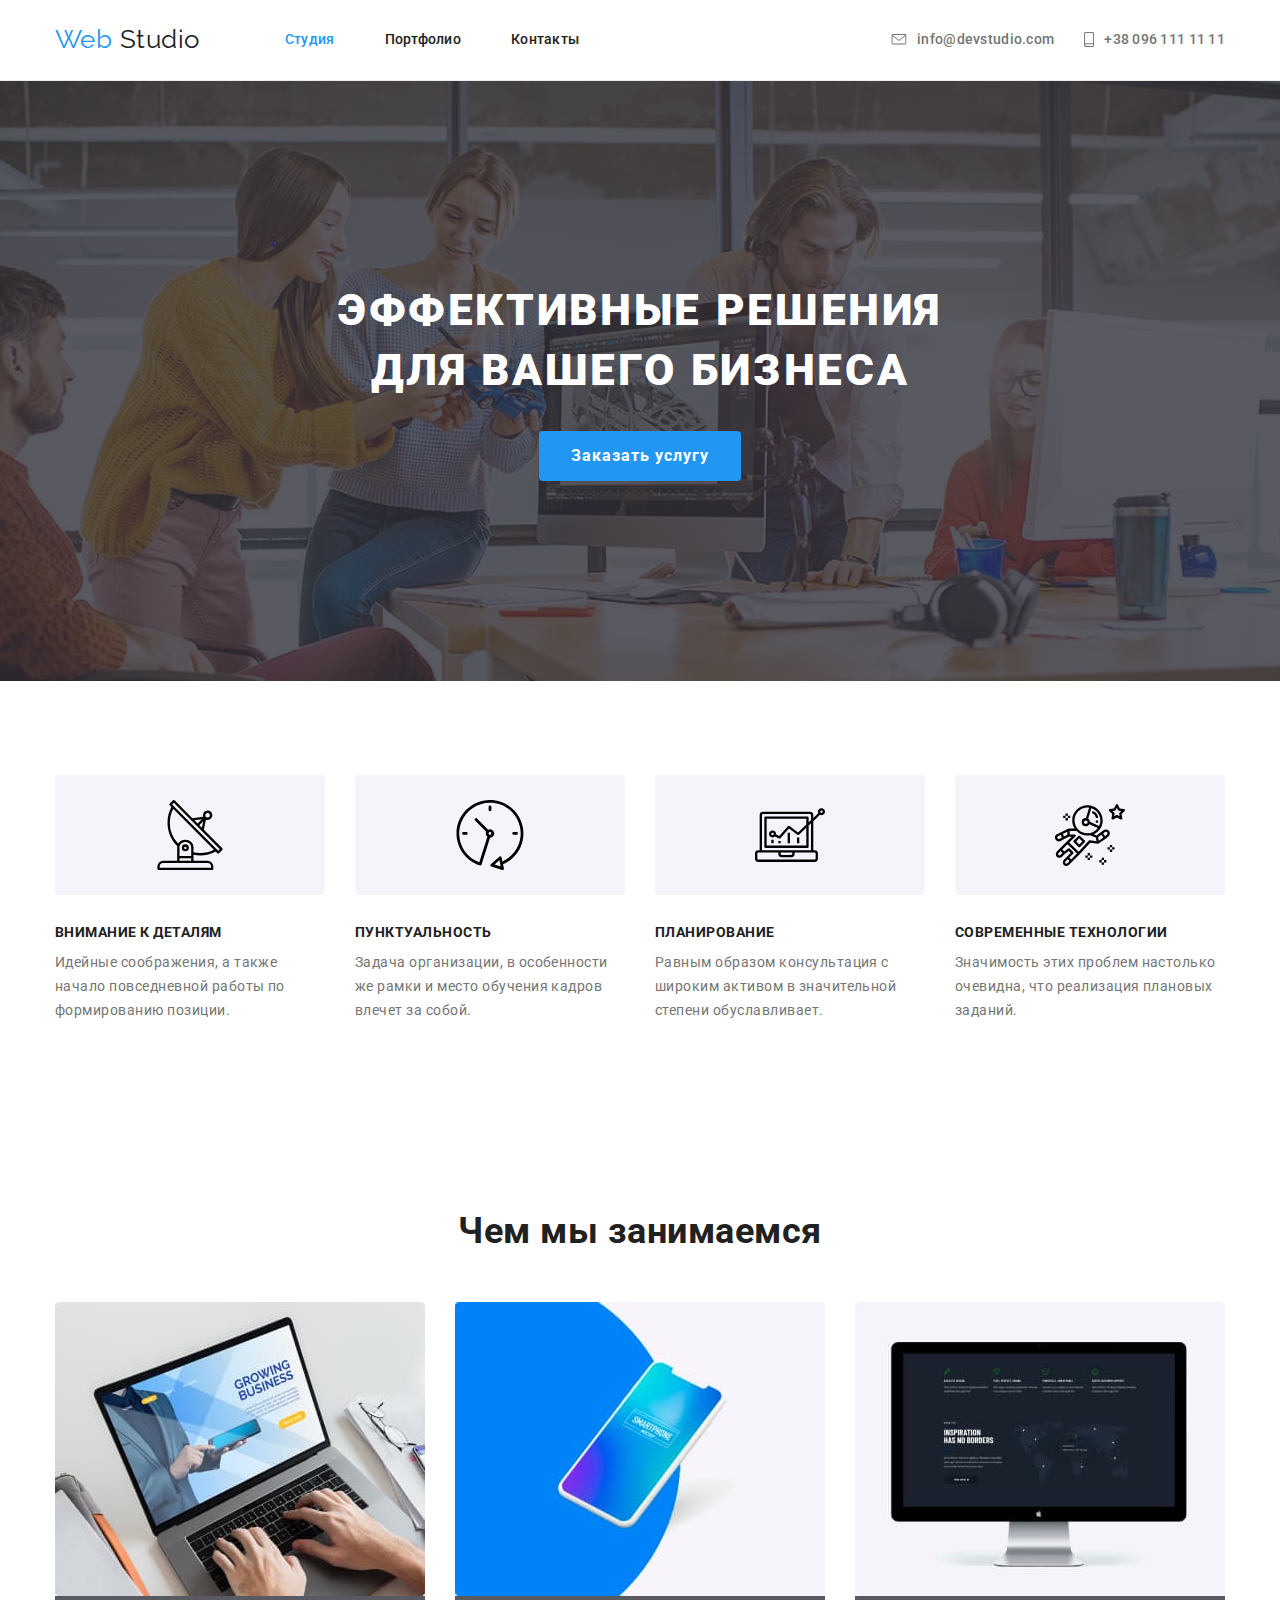
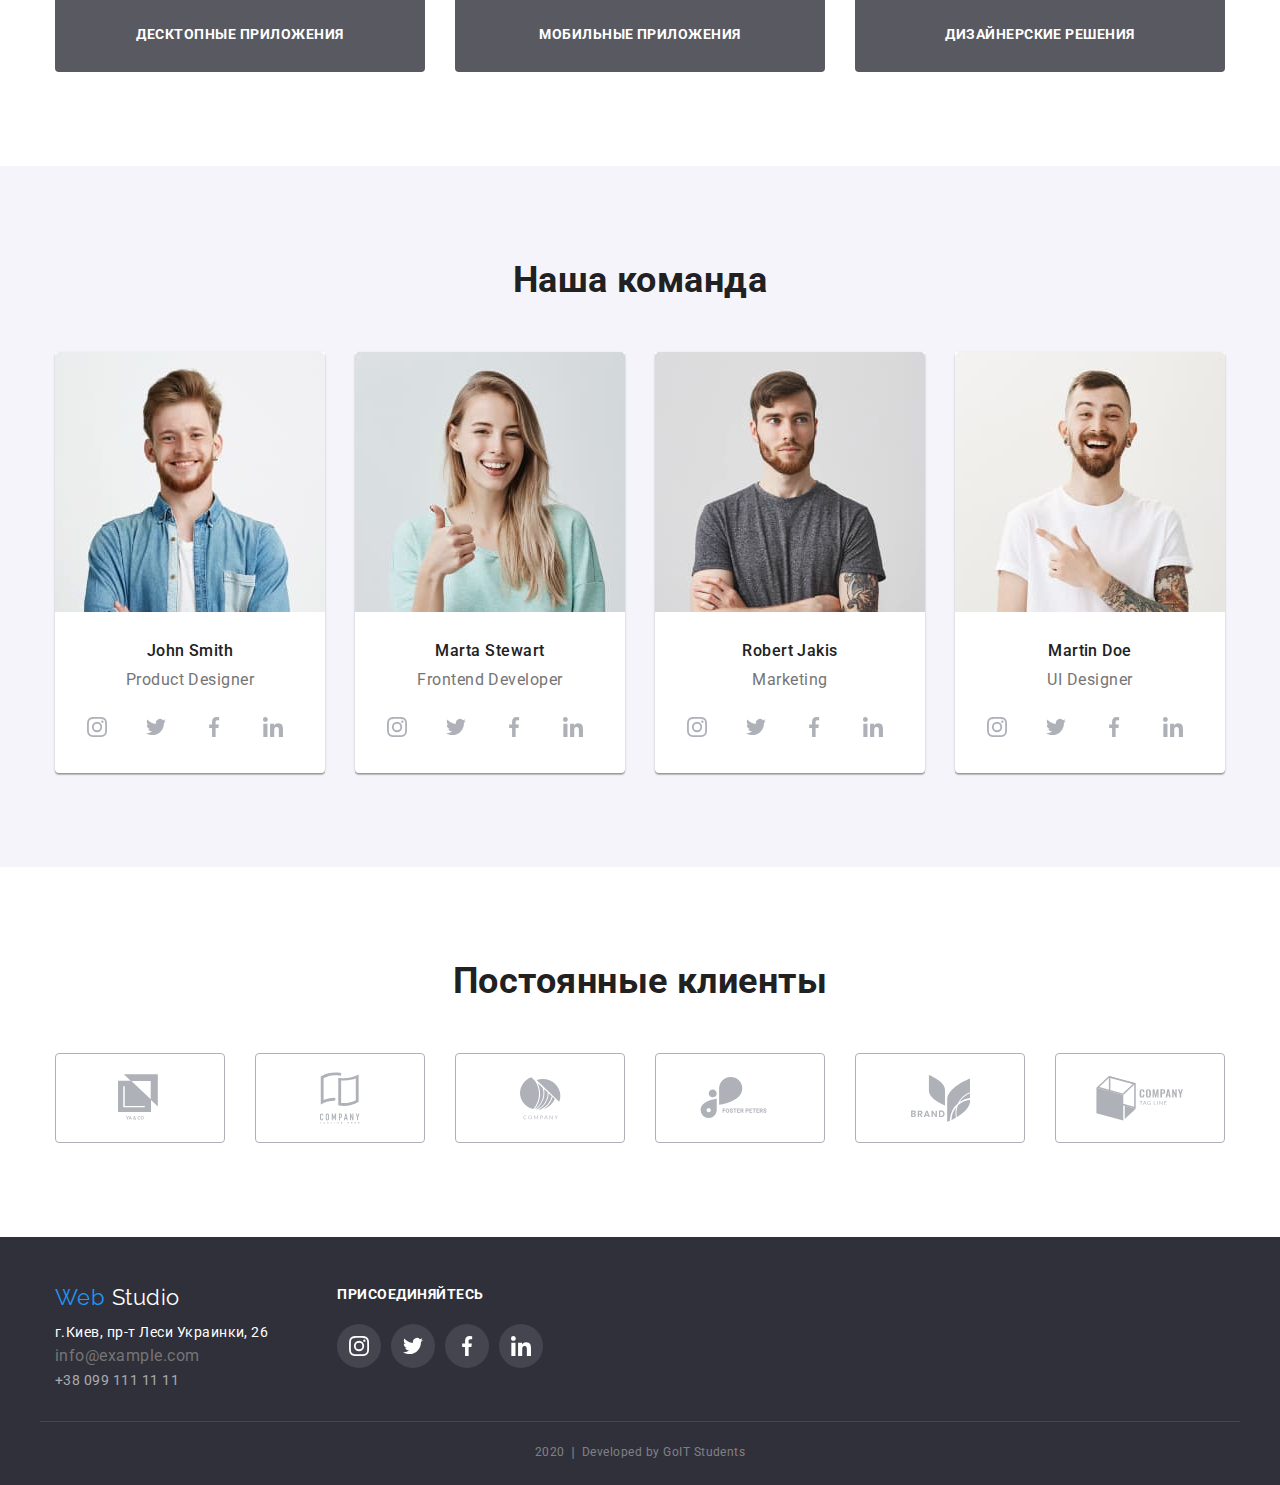
==== commit ad6f2747: "Домашнее задание №4" ====
--- a/index.html
+++ b/index.html
@@ -167,25 +167,25 @@
               <h3 class="title">John Smith</h3>
               <p class="text">Product Designer</p>
               <ul class="team-icon list">
-                <li class="icon">
-                  <a href=""
-                    ><img src="./imeges/instagram.svg" alt="Инстаграм"
-                  /></a>
-                </li>
-                <li class="icon">
-                  <a href=""
-                    ><img src="./imeges/twitter.svg" alt="Твиттер"
-                  /></a>
-                </li>
-                <li class="icon">
-                  <a href=""
-                    ><img src="./imeges/facebook.svg" alt="Фейсбук"
-                  /></a>
-                </li>
-                <li class="icon">
-                  <a href=""
-                    ><img src="./imeges/linkedin.svg" alt="Линкедин"
-                  /></a>
+                <li>
+                  <a href="" aria-label="cсылка на instagram" class="icon-team"><svg width="20" height="20px">
+                      <use href="./imeges/sprite.svg#instagram"></use>
+                    </svg></a>
+                </li>
+                <li>
+                  <a href="" aria-label="ccылка на twitter" class="icon-team"><svg width="20" height="20px">
+                      <use href="./imeges/sprite.svg#twitter"></use>
+                    </svg></a>
+                </li>
+                <li>
+                  <a href="" aria-label="cсылка на facebook" class="icon-team"><svg width="20" height="20px">
+                      <use href="./imeges/sprite.svg#facebook"></use>
+                    </svg></a>
+                </li>
+                <li>
+                  <a href="" aria-label="cсылка на linkedin" class="icon-team"><svg width="20" height="20px">
+                      <use href="./imeges/sprite.svg#linkedin"></use>
+                    </svg></a>
                 </li>
               </ul>
             </li>
@@ -199,25 +199,25 @@
               <h3 class="title">Marta Stewart</h3>
               <p class="text">Frontend Developer</p>
               <ul class="team-icon list">
-                <li class="icon">
-                  <a href=""
-                    ><img src="./imeges/instagram.svg" alt="Инстаграм"
-                  /></a>
-                </li>
-                <li class="icon">
-                  <a href=""
-                    ><img src="./imeges/twitter.svg" alt="Твиттер"
-                  /></a>
-                </li>
-                <li class="icon">
-                  <a href=""
-                    ><img src="./imeges/facebook.svg" alt="Фейсбук"
-                  /></a>
-                </li>
-                <li class="icon">
-                  <a href=""
-                    ><img src="./imeges/linkedin.svg" alt="Линкедин"
-                  /></a>
+                <li>
+                  <a href="" aria-label="cсылка на instagram" class="icon-team"><svg width="20" height="20px">
+                      <use href="./imeges/sprite.svg#instagram"></use>
+                    </svg></a>
+                </li>
+                <li>
+                  <a href="" aria-label="ccылка на twitter" class="icon-team"><svg width="20" height="20px">
+                      <use href="./imeges/sprite.svg#twitter"></use>
+                    </svg></a>
+                </li>
+                <li>
+                  <a href="" aria-label="cсылка на facebook" class="icon-team"><svg width="20" height="20px">
+                      <use href="./imeges/sprite.svg#facebook"></use>
+                    </svg></a>
+                </li>
+                <li>
+                  <a href="" aria-label="cсылка на linkedin" class="icon-team"><svg width="20" height="20px">
+                      <use href="./imeges/sprite.svg#linkedin"></use>
+                    </svg></a>
                 </li>
               </ul>
             </li>
@@ -231,25 +231,25 @@
               <h3 class="title">Robert Jakis</h3>
               <p class="text">Marketing</p>
               <ul class="team-icon list">
-                <li class="icon">
-                  <a href=""
-                    ><img src="./imeges/instagram.svg" alt="Инстаграм"
-                  /></a>
-                </li>
-                <li class="icon">
-                  <a href=""
-                    ><img src="./imeges/twitter.svg" alt="Твиттер"
-                  /></a>
-                </li>
-                <li class="icon">
-                  <a href=""
-                    ><img src="./imeges/facebook.svg" alt="Фейсбук"
-                  /></a>
-                </li>
-                <li class="icon">
-                  <a href=""
-                    ><img src="./imeges/linkedin.svg" alt="Линкедин"
-                  /></a>
+                <li>
+                  <a href="" aria-label="cсылка на instagram" class="icon-team"><svg width="20" height="20px">
+                      <use href="./imeges/sprite.svg#instagram"></use>
+                    </svg></a>
+                </li>
+                <li>
+                  <a href="" aria-label="ccылка на twitter" class="icon-team"><svg width="20" height="20px">
+                      <use href="./imeges/sprite.svg#twitter"></use>
+                    </svg></a>
+                </li>
+                <li>
+                  <a href="" aria-label="cсылка на facebook" class="icon-team"><svg width="20" height="20px">
+                      <use href="./imeges/sprite.svg#facebook"></use>
+                    </svg></a>
+                </li>
+                <li>
+                  <a href="" aria-label="cсылка на linkedin" class="icon-team"><svg width="20" height="20px">
+                      <use href="./imeges/sprite.svg#linkedin"></use>
+                    </svg></a>
                 </li>
               </ul>
             </li>
@@ -263,25 +263,25 @@
               <h3 class="title">Martin Doe</h3>
               <p class="text">UI Designer</p>
               <ul class="team-icon list">
-                <li class="icon">
-                  <a href=""
-                    ><img src="./imeges/instagram.svg" alt="Инстаграм"
-                  /></a>
-                </li>
-                <li class="icon">
-                  <a href=""
-                    ><img src="./imeges/twitter.svg" alt="Твиттер"
-                  /></a>
-                </li>
-                <li class="icon">
-                  <a href=""
-                    ><img src="./imeges/facebook.svg" alt="Фейсбук"
-                  /></a>
-                </li>
-                <li class="icon">
-                  <a href=""
-                    ><img src="./imeges/linkedin.svg" alt="Линкедин"
-                  /></a>
+                <li>
+                  <a href="" aria-label="cсылка на instagram" class="icon-team"><svg width="20" height="20">
+                      <use href="./imeges/sprite.svg#instagram"></use>
+                    </svg></a>
+                </li>
+                <li>
+                  <a href="" aria-label="ccылка на twitter" class="icon-team"><svg width="20" height="20">
+                      <use href="./imeges/sprite.svg#twitter"></use>
+                    </svg></a>
+                </li>
+                <li>
+                  <a href="" aria-label="cсылка на facebook" class="icon-team"><svg width="20" height="20">
+                      <use href="./imeges/sprite.svg#facebook"></use>
+                    </svg></a>
+                </li>
+                <li>
+                  <a href="" aria-label="cсылка на linkedin" class="icon-team"><svg width="20" height="20">
+                      <use href="./imeges/sprite.svg#linkedin"></use>
+                    </svg></a>
                 </li>
               </ul>
             </li>
@@ -294,34 +294,34 @@
           <h2 class="section-title">Постоянные клиенты</h2>
           <ul class="customers-list list">
             <li class="item">
-              <a href=""
-                ><img src="./imeges/client_1.svg" alt="" width="170"
-              /></a>
-            </li>
-            <li class="item">
-              <a href=""
-                ><img src="./imeges/client_2.svg" alt="" width="170"
-              /></a>
-            </li>
-            <li class="item">
-              <a href=""
-                ><img src="./imeges/client_3.svg" alt="" width="170"
-              /></a>
-            </li>
-            <li class="item">
-              <a href=""
-                ><img src="./imeges/client_4.svg" alt="" width="170"
-              /></a>
-            </li>
-            <li class="item">
-              <a href=""
-                ><img src="./imeges/client_5.svg" alt="" width="170"
-              /></a>
-            </li>
-            <li class="item">
-              <a href=""
-                ><img src="./imeges/client_6.svg" alt="" width="170"
-              /></a>
+              <a href="" class="icon-customers"><svg width="44" height="49">
+                  <use href="./imeges/sprite.svg#logo_1"></use>
+                </svg></a>
+            </li>
+            <li class="item">
+              <a href="" class="icon-customers"><svg width="40" height="52">
+                  <use href="./imeges/sprite.svg#logo_2"></use>
+                </svg></a>
+            </li>
+            <li class="item">
+              <a href="" class="icon-customers"><svg width="41" height="43">
+                  <use href="./imeges/sprite.svg#logo_3"></use>
+                </svg></a>
+            </li>
+            <li class="item">
+              <a href="" class="icon-customers"><svg width="80" height="42">
+                  <use href="./imeges/sprite.svg#logo_4"></use>
+                </svg></a>
+            </li>
+            <li class="item">
+              <a href="" class="icon-customers"><svg width="59" height="47">
+                  <use href="./imeges/sprite.svg#logo_5"></use>
+                </svg></a>
+            </li>
+            <li class="item">
+              <a href="" class="icon-customers"><svg width="88" height="45px">
+                  <use href="./imeges/sprite.svg#logo_6"></use>
+                </svg></a>
             </li>
           </ul>
         </div>
--- a/css/styles.css
+++ b/css/styles.css
@@ -335,15 +335,25 @@
 .team-list .item:nth-child(4n) {
   margin-right: 0;
 }
-.team-icon {
-  margin-left: 32px;
-  margin-right: 31px;
-}
-.team-list .icon {
+.team-icon li {
   display: inline-block;
-  margin-right: 22px;
+}
+.icon-team {
+  display: flex;
+  justify-content: center;
+  align-items: center;
+  width: 44px;
+  height: 44px;
+  border-radius: 50%;
+  fill: #afb1b8;
+  margin-right: 10px;
   margin-bottom: 24px;
 }
+.icon-team:hover {
+  background-color: var(--accent-color);
+  fill: var(--white-color);
+}
+
 /* customers */
 .customers-list {
   display: flex;
@@ -357,7 +367,23 @@
 .customers-list .item:nth-child(6n) {
   margin-right: 0;
 }
-
+.customers-list .icon-customers {
+  display: flex;
+  justify-content: center;
+  align-items: center;
+  height: 90px;
+  min-width: 170px;
+  border-radius: 4px;
+  border: 1px solid #afb1b8;
+  fill: #afb1b8;
+  margin-right: 10px;
+}
+.icon-customers:hover,
+.icon-customers:focus {
+  fill: var(--accent-color);
+  border-color: var(--accent-color);
+  cursor: pointer;
+}
 /* footer-adress */
 footer {
   background-color: #2f303a;
